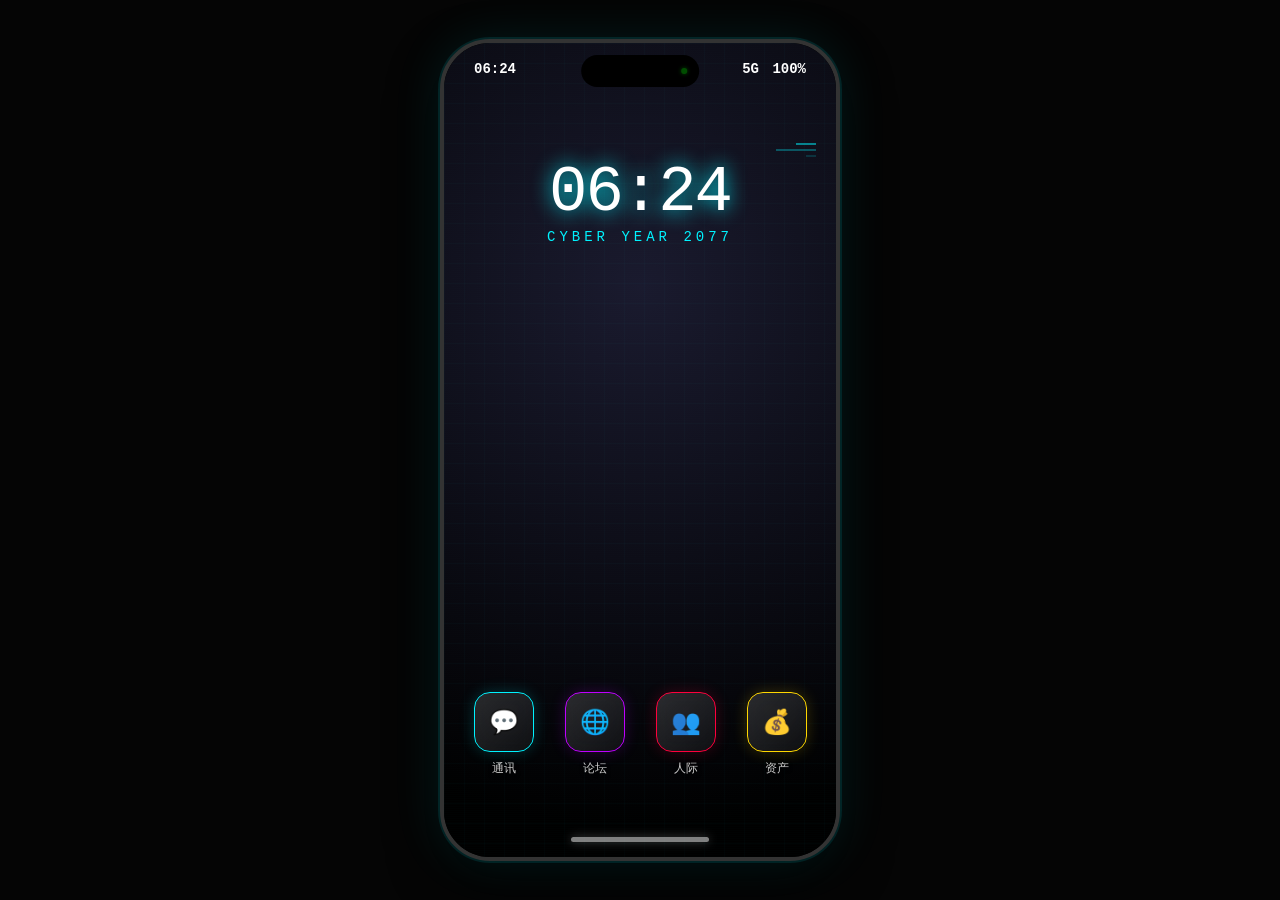
==== mobile/mobile.html @ bfec41ea "Add files via upload" ====
<!DOCTYPE html>
<html lang="zh-CN">

<head>
    <meta charset="UTF-8">
    <meta name="viewport" content="width=device-width, initial-scale=1.0">
    <title>CyberLink Mobile</title>

    <!-- 数据隔离：与游戏页面使用相同的 localStorage 前缀 -->
    <script>
        (function () {
            const GAME_PREFIX = 'game_';

            const originalLocalStorage = {
                getItem: localStorage.getItem.bind(localStorage),
                setItem: localStorage.setItem.bind(localStorage),
                removeItem: localStorage.removeItem.bind(localStorage)
            };

            Storage.prototype.getItem = function (key) {
                return originalLocalStorage.getItem(GAME_PREFIX + key);
            };

            Storage.prototype.setItem = function (key, value) {
                return originalLocalStorage.setItem(GAME_PREFIX + key, value);
            };

            Storage.prototype.removeItem = function (key) {
                return originalLocalStorage.removeItem(GAME_PREFIX + key);
            };

            console.log('[手机] 数据隔离已启用 - localStorage前缀:', GAME_PREFIX);
        })();
    </script>

    <style>
        :root {
            --primary: #00f3ff;
            /* Neon Cyan */
            --primary-glow: rgba(0, 243, 255, 0.5);
            --secondary: #ff003c;
            /* Cyber Red/Pink */
            --bg-dark: #050505;
            --frame-border: #1a1a1a;
            --island-bg: #000;
            --text-main: #e0e0e0;
        }

        * {
            margin: 0;
            padding: 0;
            box-sizing: border-box;
            user-select: none;
            -webkit-tap-highlight-color: transparent;
        }

        body {
            display: flex;
            justify-content: center;
            align-items: center;
            min-height: 100vh;
            min-height: 100dvh;
            /* 移动端动态视口高度，避免地址栏问题 */
            font-family: 'Courier New', 'Consolas', 'Monaco', monospace;
            overflow: hidden;
            color: var(--text-main);
            background: var(--bg-dark);
        }

        .clock-widget {
            text-align: center;
        }

        /* Scanline Effect from index.html */


        /* 手机外框 - 响应式修改 */
        .phone-frame {
            width: 100%;
            max-width: 400px;
            height: auto;
            aspect-ratio: 9/18.5;
            background: #000;
            border-radius: 50px;
            border: 4px solid #333;
            box-shadow:
                0 0 0 2px rgba(0, 243, 255, 0.1),
                0 0 50px rgba(0, 243, 255, 0.1),
                0 20px 50px rgba(0, 0, 0, 0.8);
            position: relative;
            overflow: hidden;
            display: flex;
            flex-direction: column;
            margin: auto;
            z-index: 10;
            /* Ensure above body scanlines if needed, but inside looks better */
        }

        /* 真实手机设备上全屏显示，移除模拟框架 */
        @media screen and (max-width: 480px) and (hover: none) and (pointer: coarse) {
            body {
                align-items: stretch;
            }

            .phone-frame {
                max-width: 100%;
                height: 100vh;
                height: 100dvh;
                aspect-ratio: unset;
                border-radius: 0;
                border: none;
                box-shadow: none;
            }

            .dynamic-island-container {
                top: 8px;
            }

            .status-bar {
                padding-top: 12px;
            }
        }

        /* 安全区域适配（iPhone 刘海屏等） */
        @supports (padding-top: env(safe-area-inset-top)) {
            @media screen and (max-width: 480px) {
                .status-bar {
                    padding-top: calc(env(safe-area-inset-top, 12px) + 6px);
                }

                .dynamic-island-container {
                    top: calc(env(safe-area-inset-top, 8px) + 4px);
                }

                .home-bar {
                    margin-bottom: calc(env(safe-area-inset-bottom, 15px) + 10px);
                }

                .view {
                    padding-bottom: calc(env(safe-area-inset-bottom, 40px) + 20px);
                }

                .app-view {
                    padding-bottom: calc(env(safe-area-inset-bottom, 80px) + 40px);
                }
            }
        }

        /* 屏幕背景 */
        .screen-bg {
            position: absolute;
            inset: 0;
            background:
                linear-gradient(rgba(0, 243, 255, 0.02) 1px, transparent 1px),
                linear-gradient(90deg, rgba(0, 243, 255, 0.02) 1px, transparent 1px),
                radial-gradient(circle at 50% 30%, #1a1a2e 0%, #000 90%);
            background-size: 20px 20px, 20px 20px, 100% 100%;
            z-index: 0;
        }

        /* 手机内部扫描线 */
        .scanline {
            position: absolute;
            inset: 0;
            background: linear-gradient(rgba(18, 16, 16, 0) 50%, rgba(0, 243, 255, 0.02) 50%);
            background-size: 100% 2px;
            pointer-events: none;
            z-index: 1;
            opacity: 0.3;
        }

        /* 灵动岛 */
        .dynamic-island-container {
            position: absolute;
            top: 12px;
            left: 50%;
            transform: translateX(-50%);
            z-index: 100;
            width: 30%;
            height: 4%;
            min-height: 30px;
            display: flex;
            justify-content: center;
            align-items: center;
        }

        .dynamic-island {
            width: 100%;
            height: 100%;
            background: var(--island-bg);
            border-radius: 20px;
            position: relative;
            transition: all 0.3s cubic-bezier(0.175, 0.885, 0.32, 1.275);
            cursor: pointer;
            display: flex;
            align-items: center;
            justify-content: flex-end;
            /* Align camera to right */
            padding-right: 12px;
        }

        /* 摄像头呼吸灯 */
        .camera-dot {
            width: 6px;
            height: 6px;
            background: #0f0;
            border-radius: 50%;
            box-shadow: 0 0 4px #0f0;
            animation: cameraBlink 4s infinite;
            opacity: 0.3;
        }

        @keyframes cameraBlink {

            0%,
            90%,
            100% {
                opacity: 0.3;
                box-shadow: 0 0 0 #0f0;
            }

            92%,
            98% {
                opacity: 1;
                box-shadow: 0 0 8px #0f0;
            }

            95% {
                opacity: 0.3;
            }
        }

        /* 状态栏 */
        .status-bar {
            display: flex;
            justify-content: space-between;
            padding: 18px 30px 0 30px;
            color: #fff;
            font-size: 14px;
            font-weight: bold;
            z-index: 90;
            position: relative;
        }

        /* 屏幕内容容器 - 用于切换视图 */
        .screen-content {
            flex: 1;
            position: relative;
            z-index: 10;
            overflow: hidden;
            /* Clip content */
        }

        .view {
            position: absolute;
            inset: 0;
            display: flex;
            flex-direction: column;
            padding: 80px 24px 40px 24px;
            transition: all 0.4s cubic-bezier(0.4, 0, 0.2, 1);
        }

        /* 主页视图 */
        .home-view {
            z-index: 1;
            transform: scale(1);
            opacity: 1;
        }

        .home-view.hidden {
            transform: scale(0.9);
            opacity: 0;
            pointer-events: none;
        }

        /* App视图 - 覆盖 phone-frame 全屏 */
        .app-view {
            position: absolute;
            inset: 0;
            z-index: 50;
            /* 低于 status-bar 和 home-bar */
            background: rgba(0, 0, 0, 0.95);

            transform: translateY(100%);
            opacity: 0;
            padding: 60px 24px 80px 24px;
            /* 为顶部状态栏和底部 Home 条留空间 */
            display: flex;
            flex-direction: column;
        }

        .app-view.active {
            transform: translateY(0);
            opacity: 1;
        }

        .app-header {
            font-size: 24px;
            color: var(--primary);
            margin-bottom: 20px;
            border-bottom: 1px solid rgba(255, 255, 255, 0.1);
            padding-bottom: 10px;
            display: flex;
            align-items: center;
            gap: 10px;
        }

        .back-btn {
            width: 32px;
            height: 32px;
            background: rgba(0, 243, 255, 0.1);
            border: 1px solid var(--primary);
            border-radius: 8px;
            display: flex;
            align-items: center;
            justify-content: center;
            cursor: pointer;
            font-size: 20px;
            color: var(--primary);
            transition: all 0.2s;
        }

        .back-btn:hover {}

        .app-body::-webkit-scrollbar {
            width: 4px;
        }

        .app-body::-webkit-scrollbar-track {
            background: rgba(0, 0, 0, 0.3);
        }

        .app-body {
            overflow-y: auto;
        }

        .clock-time {
            font-size: 64px;
            color: #fff;
            font-weight: 200;
            text-shadow: 0 0 20px var(--primary);
            letter-spacing: -2px;
        }

        .clock-date {
            color: var(--primary);
            letter-spacing: 4px;
            font-size: 14px;
            text-transform: uppercase;
        }

        /* APP 网格 */
        .app-grid {
            display: grid;
            grid-template-columns: repeat(4, 1fr);
            gap: 20px;
            margin-top: auto;
            /* 推到底部 */
            padding-bottom: 20px;
        }

        .app-item {
            display: flex;
            flex-direction: column;
            align-items: center;
            gap: 8px;
            cursor: pointer;
            transition: transform 0.2s;
        }

        .app-item:hover {
            transform: translateY(-5px);
        }

        .app-icon {
            width: 60px;
            height: 60px;
            border-radius: 16px;
            background: rgba(255, 255, 255, 0.05);
            border: 1px solid rgba(255, 255, 255, 0.1);
            display: flex;
            justify-content: center;
            align-items: center;
            font-size: 24px;
            position: relative;
            overflow: hidden;
            backdrop-filter: blur(10px);
            box-shadow: 0 4px 15px rgba(0, 0, 0, 0.5);
        }

        .app-icon::after {
            content: '';
            position: absolute;
            inset: 0;
            background: linear-gradient(135deg, rgba(255, 255, 255, 0.1) 0%, transparent 100%);
        }

        /* 特殊图标样式 */
        .icon-msg {
            color: var(--primary);
            border-color: var(--primary);
            box-shadow: 0 0 15px rgba(0, 243, 255, 0.2);
        }

        .icon-forum {
            color: #bf00ff;
            border-color: #bf00ff;
            box-shadow: 0 0 15px rgba(191, 0, 255, 0.2);
        }

        .icon-rel {
            color: var(--secondary);
            border-color: var(--secondary);
            box-shadow: 0 0 15px rgba(255, 0, 60, 0.2);
        }

        .icon-asset {
            color: #ffd700;
            border-color: #ffd700;
            box-shadow: 0 0 15px rgba(255, 215, 0, 0.2);
        }

        .app-name {
            color: #ccc;
            font-size: 12px;
            text-shadow: 0 2px 4px rgba(0, 0, 0, 0.8);
        }

        /* 底部 Home 条 */
        .home-bar {
            width: 35%;
            height: 5px;
            background: #fff;
            border-radius: 10px;
            margin: 0 auto 15px auto;
            opacity: 0.5;
            z-index: 100;
            box-shadow: 0 0 10px rgba(255, 255, 255, 0.5);
            cursor: pointer;
            transition: opacity 0.2s;
        }

        .home-bar:active {
            opacity: 1;
            transform: scaleX(0.9);
        }

        /* 装饰性 HUD */
        .hud-lines {
            position: absolute;
            top: 100px;
            right: 20px;
            display: flex;
            flex-direction: column;
            gap: 4px;
            align-items: flex-end;
            opacity: 0.5;
        }

        .hud-line {
            height: 2px;
            background: var(--primary);
            width: 20px;
        }

        .hud-line:nth-child(2) {
            width: 40px;
            opacity: 0.6;
        }

        .hud-line:nth-child(3) {
            width: 10px;
            opacity: 0.3;
        }
    </style>

    <!-- 加载 App 模块 -->
    <script src="apps/communication.js"></script>
    <script src="apps/forum.js"></script>
    <script src="apps/relationship.js"></script>
    <script src="apps/assets.js"></script>
</head>

<body>
    <div class="phone-frame">
        <div class="screen-bg"></div>
        <div class="scanline"></div>

        <!-- 状态栏 -->
        <div class="status-bar">
            <span id="clock-small">12:42</span>
            <div class="status-icons">
                <span>5G</span>
                <span style="margin-left: 5px">100%</span>
            </div>
        </div>

        <!-- 灵动岛 -->
        <div class="dynamic-island-container">
            <div class="dynamic-island" id="dynamicIsland">
                <div class="camera-dot"></div>
            </div>
        </div>

        <!-- HUD 装饰 -->
        <div class="hud-lines">
            <div class="hud-line"></div>
            <div class="hud-line"></div>
            <div class="hud-line"></div>
        </div>

        <div class="screen-content">
            <!-- 主页视图 -->
            <div class="view home-view" id="homeView">
                <!-- 时间组件 -->
                <div class="clock-widget">
                    <div class="clock-time" id="clock-big">12:42</div>
                    <div class="clock-date">CYBER YEAR 2077</div>
                </div>

                <!-- App 列表 -->
                <div class="app-grid">
                    <div class="app-item" onclick="openApp('msg', '通讯')">
                        <div class="app-icon icon-msg">💬</div>
                        <span class="app-name">通讯</span>
                    </div>
                    <div class="app-item" onclick="openApp('forum', '论坛')">
                        <div class="app-icon icon-forum">🌐</div>
                        <span class="app-name">论坛</span>
                    </div>
                    <div class="app-item" onclick="openApp('rel', '人际')">
                        <div class="app-icon icon-rel">👥</div>
                        <span class="app-name">人际</span>
                    </div>
                    <div class="app-item" onclick="openApp('asset', '资产')">
                        <div class="app-icon icon-asset">💰</div>
                        <span class="app-name">资产</span>
                    </div>
                </div>
            </div>
        </div>

        <!-- App 内容视图 - 移到 phone-frame 直接子元素 -->
        <div class="app-view" id="appView">
            <div class="app-header">
                <div class="back-btn" onclick="goHome()">←</div>
                <span id="appTitle">应用名称</span>
            </div>
            <div class="app-body" id="appContent">
                <!-- 内容由JS动态填充 -->
            </div>
        </div>

        <!-- 底部 Home 条 -->
        <div class="home-bar" onclick="goHome()"></div>
    </div>

    <script>
        function updateTime() {
            const now = new Date();
            const hours = String(now.getHours()).padStart(2, '0');
            const minutes = String(now.getMinutes()).padStart(2, '0');
            const timeStr = `${hours}:${minutes}`;
            document.getElementById('clock-small').textContent = timeStr;
            document.getElementById('clock-big').textContent = timeStr;
        }
        setInterval(updateTime, 1000);
        updateTime();

        // 灵动岛交互
        const island = document.getElementById('dynamicIsland');
        island.addEventListener('click', () => {
            if (island.style.width === '200px') return;

            island.style.width = '200px';
            island.style.height = '60px';
            // 模拟显示通知
            const originalContent = island.innerHTML;
            island.innerHTML = '<span style="color:#fff; font-size:12px; margin-left:20px;">System Normal</span>' + originalContent;

            setTimeout(() => {
                island.style.width = '100%';
                island.style.height = '100%';
                island.innerHTML = originalContent; // 恢复原状
            }, 2000);
        });

        // App 导航逻辑
        const homeView = document.getElementById('homeView');
        const appView = document.getElementById('appView');
        const appTitle = document.getElementById('appTitle');
        const appContent = document.getElementById('appContent');

        // App 模块映射
        const appModules = {
            'msg': { name: '通讯', content: communicationApp },
            'forum': { name: '论坛', content: forumApp },
            'rel': { name: '人际', content: relationshipApp },
            'asset': { name: '资产', content: assetsApp }
        };

        // 加载 App 内容
        function openApp(id, name) {
            homeView.classList.add('hidden');
            appView.classList.add('active');
            appTitle.textContent = name;

            const module = appModules[id];
            if (module) {
                appContent.innerHTML = module.content;

                // 通讯App需要初始化渲染联系人列表
                if (id === 'msg' && window.commApi && window.commApi.initApp) {
                    window.commApi.initApp();
                }

                // 论坛App需要初始化加载帖子列表
                if (id === 'forum' && window.forumApi && window.forumApi.initApp) {
                    window.forumApi.initApp();
                }
            } else {
                appContent.innerHTML = `
                    <div style="text-align:center; padding:40px; color:#ff003c;">
                        <div style="font-size:48px; margin-bottom:15px;">⚠️</div>
                        <div style="font-size:14px;">App 不存在</div>
                    </div>
                `;
            }
        }

        function goHome() {
            homeView.classList.remove('hidden');
            appView.classList.remove('active');
        }
    </script>

    <!-- 📱 手机提示词模块 -->
    <script src="mobile-prompts.js"></script>
</body>

</html>
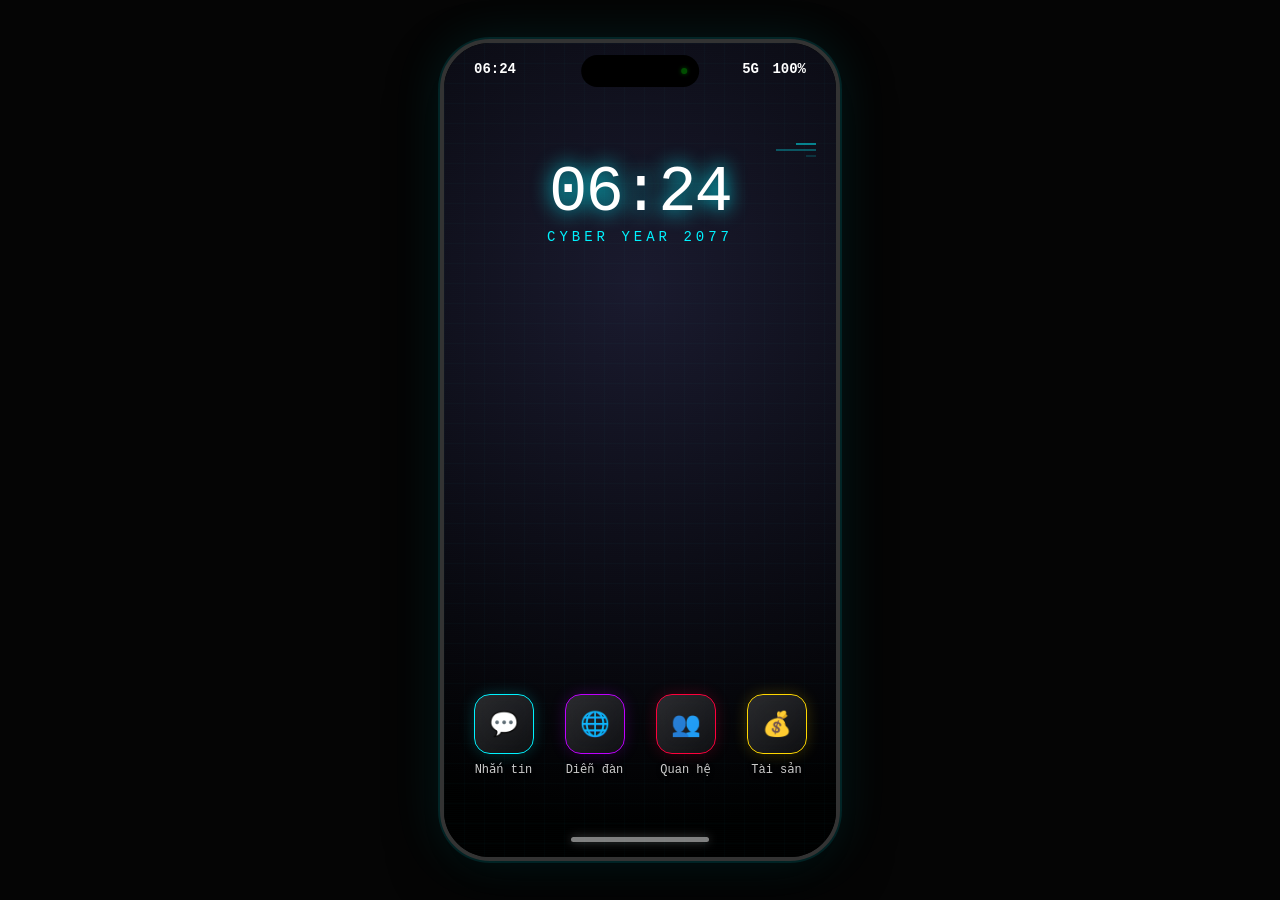
==== commit 03aac5a7: "Add files via upload" ====
--- a/mobile/mobile.html
+++ b/mobile/mobile.html
@@ -1,12 +1,11 @@
 <!DOCTYPE html>
-<html lang="zh-CN">
+<html lang="vi">
 
 <head>
     <meta charset="UTF-8">
     <meta name="viewport" content="width=device-width, initial-scale=1.0">
     <title>CyberLink Mobile</title>
 
-    <!-- 数据隔离：与游戏页面使用相同的 localStorage 前缀 -->
     <script>
         (function () {
             const GAME_PREFIX = 'game_';
@@ -29,7 +28,7 @@
                 return originalLocalStorage.removeItem(GAME_PREFIX + key);
             };
 
-            console.log('[手机] 数据隔离已启用 - localStorage前缀:', GAME_PREFIX);
+            console.log('[Điện thoại] Đã bật cách ly dữ liệu - Tiền tố localStorage:', GAME_PREFIX);
         })();
     </script>
 
@@ -60,7 +59,7 @@
             align-items: center;
             min-height: 100vh;
             min-height: 100dvh;
-            /* 移动端动态视口高度，避免地址栏问题 */
+            /* Chiều cao viewport động trên mobile, tránh lỗi thanh địa chỉ */
             font-family: 'Courier New', 'Consolas', 'Monaco', monospace;
             overflow: hidden;
             color: var(--text-main);
@@ -71,10 +70,10 @@
             text-align: center;
         }
 
-        /* Scanline Effect from index.html */
-
-
-        /* 手机外框 - 响应式修改 */
+        /* Hiệu ứng Scanline từ index.html */
+
+
+        /* Khung điện thoại - Chỉnh sửa responsive */
         .phone-frame {
             width: 100%;
             max-width: 400px;
@@ -93,10 +92,10 @@
             flex-direction: column;
             margin: auto;
             z-index: 10;
-            /* Ensure above body scanlines if needed, but inside looks better */
-        }
-
-        /* 真实手机设备上全屏显示，移除模拟框架 */
+            /* Đảm bảo nằm trên scanline của body nếu cần, nhưng để bên trong trông đẹp hơn */
+        }
+
+        /* Hiển thị toàn màn hình trên thiết bị di động thật, loại bỏ khung giả lập */
         @media screen and (max-width: 480px) and (hover: none) and (pointer: coarse) {
             body {
                 align-items: stretch;
@@ -121,7 +120,7 @@
             }
         }
 
-        /* 安全区域适配（iPhone 刘海屏等） */
+        /* Thích ứng khu vực an toàn (Màn hình tai thỏ iPhone v.v.) */
         @supports (padding-top: env(safe-area-inset-top)) {
             @media screen and (max-width: 480px) {
                 .status-bar {
@@ -146,7 +145,7 @@
             }
         }
 
-        /* 屏幕背景 */
+        /* Nền màn hình */
         .screen-bg {
             position: absolute;
             inset: 0;
@@ -158,7 +157,7 @@
             z-index: 0;
         }
 
-        /* 手机内部扫描线 */
+        /* Đường quét (scanline) bên trong điện thoại */
         .scanline {
             position: absolute;
             inset: 0;
@@ -169,7 +168,7 @@
             opacity: 0.3;
         }
 
-        /* 灵动岛 */
+        /* Dynamic Island */
         .dynamic-island-container {
             position: absolute;
             top: 12px;
@@ -195,11 +194,11 @@
             display: flex;
             align-items: center;
             justify-content: flex-end;
-            /* Align camera to right */
+            /* Căn camera sang phải */
             padding-right: 12px;
         }
 
-        /* 摄像头呼吸灯 */
+        /* Đèn nhịp thở của camera */
         .camera-dot {
             width: 6px;
             height: 6px;
@@ -230,7 +229,7 @@
             }
         }
 
-        /* 状态栏 */
+        /* Thanh trạng thái */
         .status-bar {
             display: flex;
             justify-content: space-between;
@@ -242,13 +241,13 @@
             position: relative;
         }
 
-        /* 屏幕内容容器 - 用于切换视图 */
+        /* Container nội dung màn hình - Dùng để chuyển đổi giao diện */
         .screen-content {
             flex: 1;
             position: relative;
             z-index: 10;
             overflow: hidden;
-            /* Clip content */
+            /* Cắt nội dung */
         }
 
         .view {
@@ -260,7 +259,7 @@
             transition: all 0.4s cubic-bezier(0.4, 0, 0.2, 1);
         }
 
-        /* 主页视图 */
+        /* Giao diện trang chủ */
         .home-view {
             z-index: 1;
             transform: scale(1);
@@ -273,18 +272,18 @@
             pointer-events: none;
         }
 
-        /* App视图 - 覆盖 phone-frame 全屏 */
+        /* Giao diện App - Che kín toàn màn hình phone-frame */
         .app-view {
             position: absolute;
             inset: 0;
             z-index: 50;
-            /* 低于 status-bar 和 home-bar */
+            /* Thấp hơn status-bar và home-bar */
             background: rgba(0, 0, 0, 0.95);
 
             transform: translateY(100%);
             opacity: 0;
             padding: 60px 24px 80px 24px;
-            /* 为顶部状态栏和底部 Home 条留空间 */
+            /* Chừa không gian cho thanh trạng thái ở trên và thanh Home ở dưới */
             display: flex;
             flex-direction: column;
         }
@@ -349,13 +348,13 @@
             text-transform: uppercase;
         }
 
-        /* APP 网格 */
+        /* Lưới APP */
         .app-grid {
             display: grid;
             grid-template-columns: repeat(4, 1fr);
             gap: 20px;
             margin-top: auto;
-            /* 推到底部 */
+            /* Đẩy xuống dưới cùng */
             padding-bottom: 20px;
         }
 
@@ -395,7 +394,7 @@
             background: linear-gradient(135deg, rgba(255, 255, 255, 0.1) 0%, transparent 100%);
         }
 
-        /* 特殊图标样式 */
+        /* Style icon đặc biệt */
         .icon-msg {
             color: var(--primary);
             border-color: var(--primary);
@@ -426,7 +425,7 @@
             text-shadow: 0 2px 4px rgba(0, 0, 0, 0.8);
         }
 
-        /* 底部 Home 条 */
+        /* Thanh Home dưới cùng */
         .home-bar {
             width: 35%;
             height: 5px;
@@ -445,7 +444,7 @@
             transform: scaleX(0.9);
         }
 
-        /* 装饰性 HUD */
+        /* HUD trang trí */
         .hud-lines {
             position: absolute;
             top: 100px;
@@ -474,7 +473,6 @@
         }
     </style>
 
-    <!-- 加载 App 模块 -->
     <script src="apps/communication.js"></script>
     <script src="apps/forum.js"></script>
     <script src="apps/relationship.js"></script>
@@ -486,7 +484,6 @@
         <div class="screen-bg"></div>
         <div class="scanline"></div>
 
-        <!-- 状态栏 -->
         <div class="status-bar">
             <span id="clock-small">12:42</span>
             <div class="status-icons">
@@ -495,14 +492,12 @@
             </div>
         </div>
 
-        <!-- 灵动岛 -->
         <div class="dynamic-island-container">
             <div class="dynamic-island" id="dynamicIsland">
                 <div class="camera-dot"></div>
             </div>
         </div>
 
-        <!-- HUD 装饰 -->
         <div class="hud-lines">
             <div class="hud-line"></div>
             <div class="hud-line"></div>
@@ -510,48 +505,42 @@
         </div>
 
         <div class="screen-content">
-            <!-- 主页视图 -->
             <div class="view home-view" id="homeView">
-                <!-- 时间组件 -->
                 <div class="clock-widget">
                     <div class="clock-time" id="clock-big">12:42</div>
                     <div class="clock-date">CYBER YEAR 2077</div>
                 </div>
 
-                <!-- App 列表 -->
                 <div class="app-grid">
-                    <div class="app-item" onclick="openApp('msg', '通讯')">
+                    <div class="app-item" onclick="openApp('msg', 'Nhắn tin')">
                         <div class="app-icon icon-msg">💬</div>
-                        <span class="app-name">通讯</span>
+                        <span class="app-name">Nhắn tin</span>
                     </div>
-                    <div class="app-item" onclick="openApp('forum', '论坛')">
+                    <div class="app-item" onclick="openApp('forum', 'Diễn đàn')">
                         <div class="app-icon icon-forum">🌐</div>
-                        <span class="app-name">论坛</span>
+                        <span class="app-name">Diễn đàn</span>
                     </div>
-                    <div class="app-item" onclick="openApp('rel', '人际')">
+                    <div class="app-item" onclick="openApp('rel', 'Quan hệ')">
                         <div class="app-icon icon-rel">👥</div>
-                        <span class="app-name">人际</span>
+                        <span class="app-name">Quan hệ</span>
                     </div>
-                    <div class="app-item" onclick="openApp('asset', '资产')">
+                    <div class="app-item" onclick="openApp('asset', 'Tài sản')">
                         <div class="app-icon icon-asset">💰</div>
-                        <span class="app-name">资产</span>
+                        <span class="app-name">Tài sản</span>
                     </div>
                 </div>
             </div>
         </div>
 
-        <!-- App 内容视图 - 移到 phone-frame 直接子元素 -->
         <div class="app-view" id="appView">
             <div class="app-header">
                 <div class="back-btn" onclick="goHome()">←</div>
-                <span id="appTitle">应用名称</span>
+                <span id="appTitle">Tên ứng dụng</span>
             </div>
             <div class="app-body" id="appContent">
-                <!-- 内容由JS动态填充 -->
-            </div>
+                </div>
         </div>
 
-        <!-- 底部 Home 条 -->
         <div class="home-bar" onclick="goHome()"></div>
     </div>
 
@@ -567,39 +556,39 @@
         setInterval(updateTime, 1000);
         updateTime();
 
-        // 灵动岛交互
+        // Tương tác Dynamic Island
         const island = document.getElementById('dynamicIsland');
         island.addEventListener('click', () => {
             if (island.style.width === '200px') return;
 
             island.style.width = '200px';
             island.style.height = '60px';
-            // 模拟显示通知
+            // Mô phỏng hiển thị thông báo
             const originalContent = island.innerHTML;
             island.innerHTML = '<span style="color:#fff; font-size:12px; margin-left:20px;">System Normal</span>' + originalContent;
 
             setTimeout(() => {
                 island.style.width = '100%';
                 island.style.height = '100%';
-                island.innerHTML = originalContent; // 恢复原状
+                island.innerHTML = originalContent; // Khôi phục trạng thái ban đầu
             }, 2000);
         });
 
-        // App 导航逻辑
+        // Logic điều hướng App
         const homeView = document.getElementById('homeView');
         const appView = document.getElementById('appView');
         const appTitle = document.getElementById('appTitle');
         const appContent = document.getElementById('appContent');
 
-        // App 模块映射
+        // Map module App
         const appModules = {
-            'msg': { name: '通讯', content: communicationApp },
-            'forum': { name: '论坛', content: forumApp },
-            'rel': { name: '人际', content: relationshipApp },
-            'asset': { name: '资产', content: assetsApp }
+            'msg': { name: 'Nhắn tin', content: communicationApp },
+            'forum': { name: 'Diễn đàn', content: forumApp },
+            'rel': { name: 'Quan hệ', content: relationshipApp },
+            'asset': { name: 'Tài sản', content: assetsApp }
         };
 
-        // 加载 App 内容
+        // Tải nội dung App
         function openApp(id, name) {
             homeView.classList.add('hidden');
             appView.classList.add('active');
@@ -609,12 +598,12 @@
             if (module) {
                 appContent.innerHTML = module.content;
 
-                // 通讯App需要初始化渲染联系人列表
+                // App Nhắn tin cần khởi tạo và render danh sách liên hệ
                 if (id === 'msg' && window.commApi && window.commApi.initApp) {
                     window.commApi.initApp();
                 }
 
-                // 论坛App需要初始化加载帖子列表
+                // App Diễn đàn cần khởi tạo và tải danh sách bài viết
                 if (id === 'forum' && window.forumApi && window.forumApi.initApp) {
                     window.forumApi.initApp();
                 }
@@ -622,7 +611,7 @@
                 appContent.innerHTML = `
                     <div style="text-align:center; padding:40px; color:#ff003c;">
                         <div style="font-size:48px; margin-bottom:15px;">⚠️</div>
-                        <div style="font-size:14px;">App 不存在</div>
+                        <div style="font-size:14px;">App không tồn tại</div>
                     </div>
                 `;
             }
@@ -634,7 +623,6 @@
         }
     </script>
 
-    <!-- 📱 手机提示词模块 -->
     <script src="mobile-prompts.js"></script>
 </body>
 
